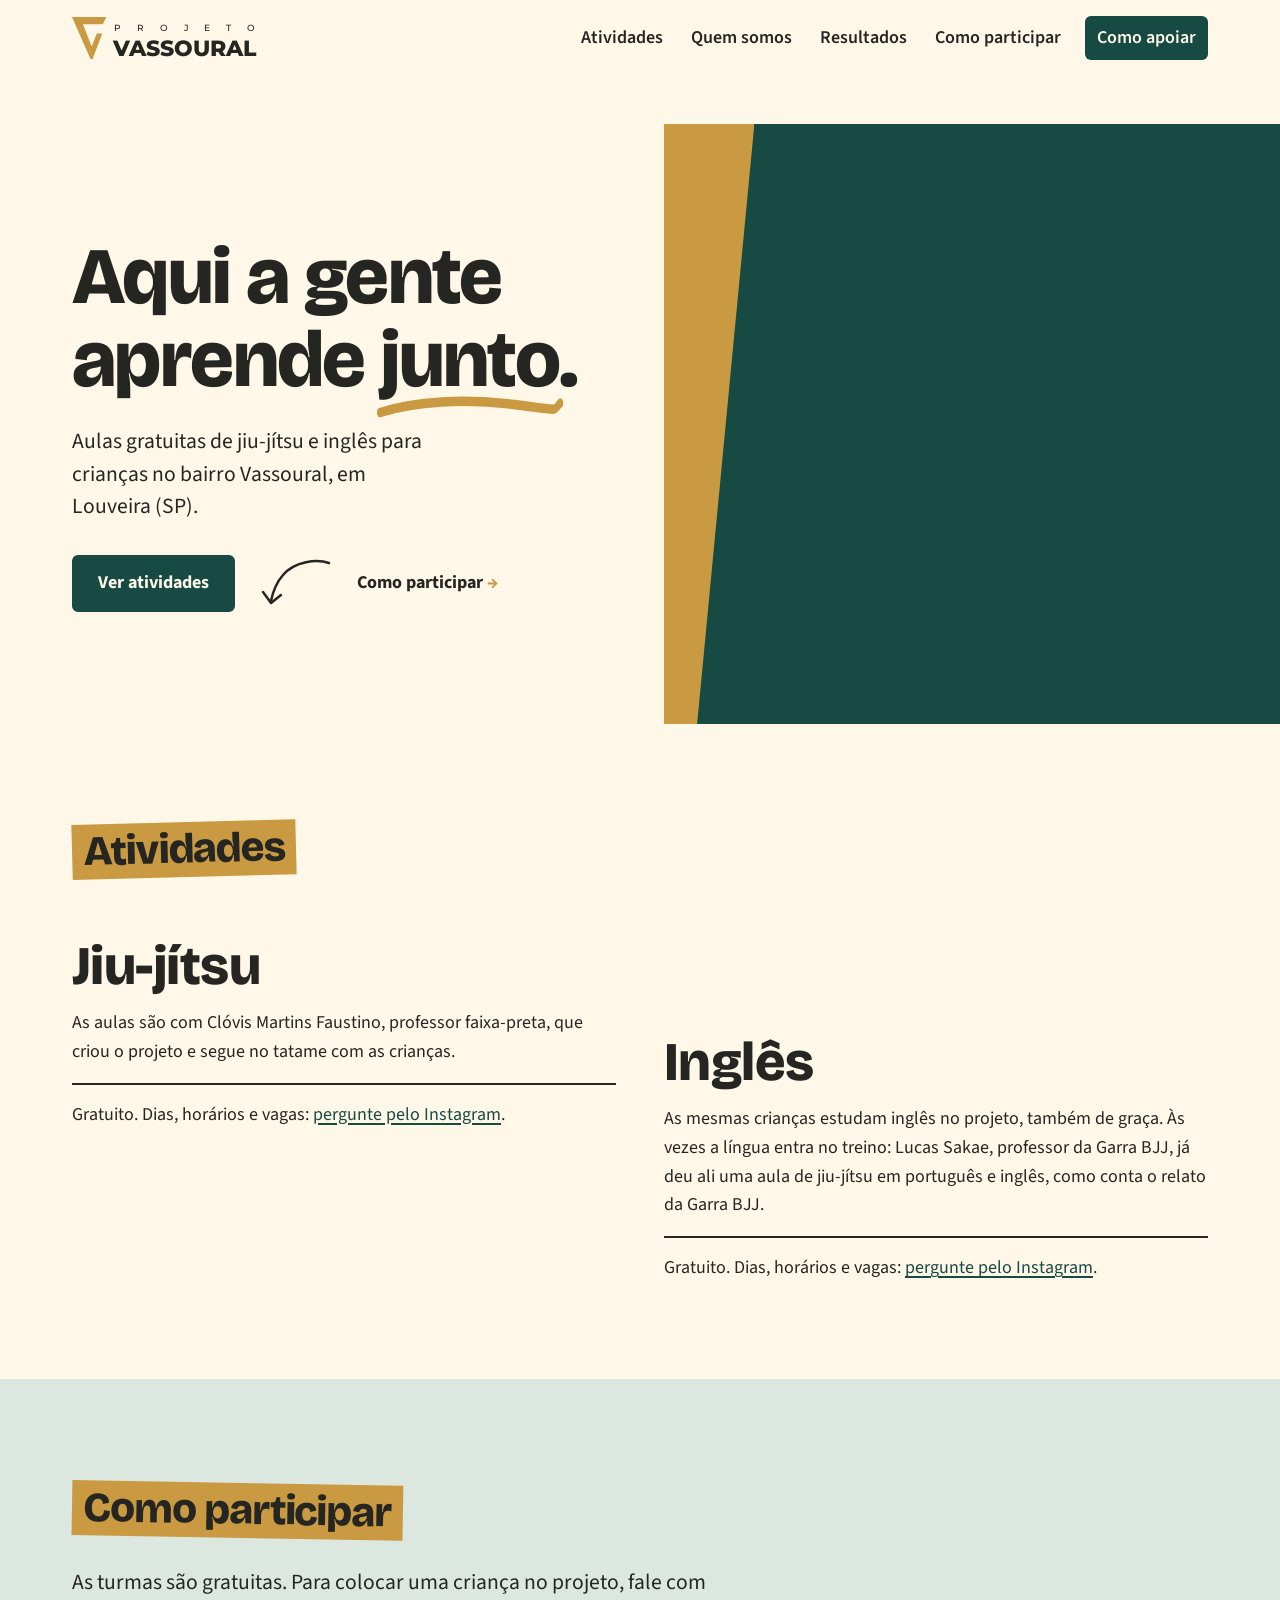
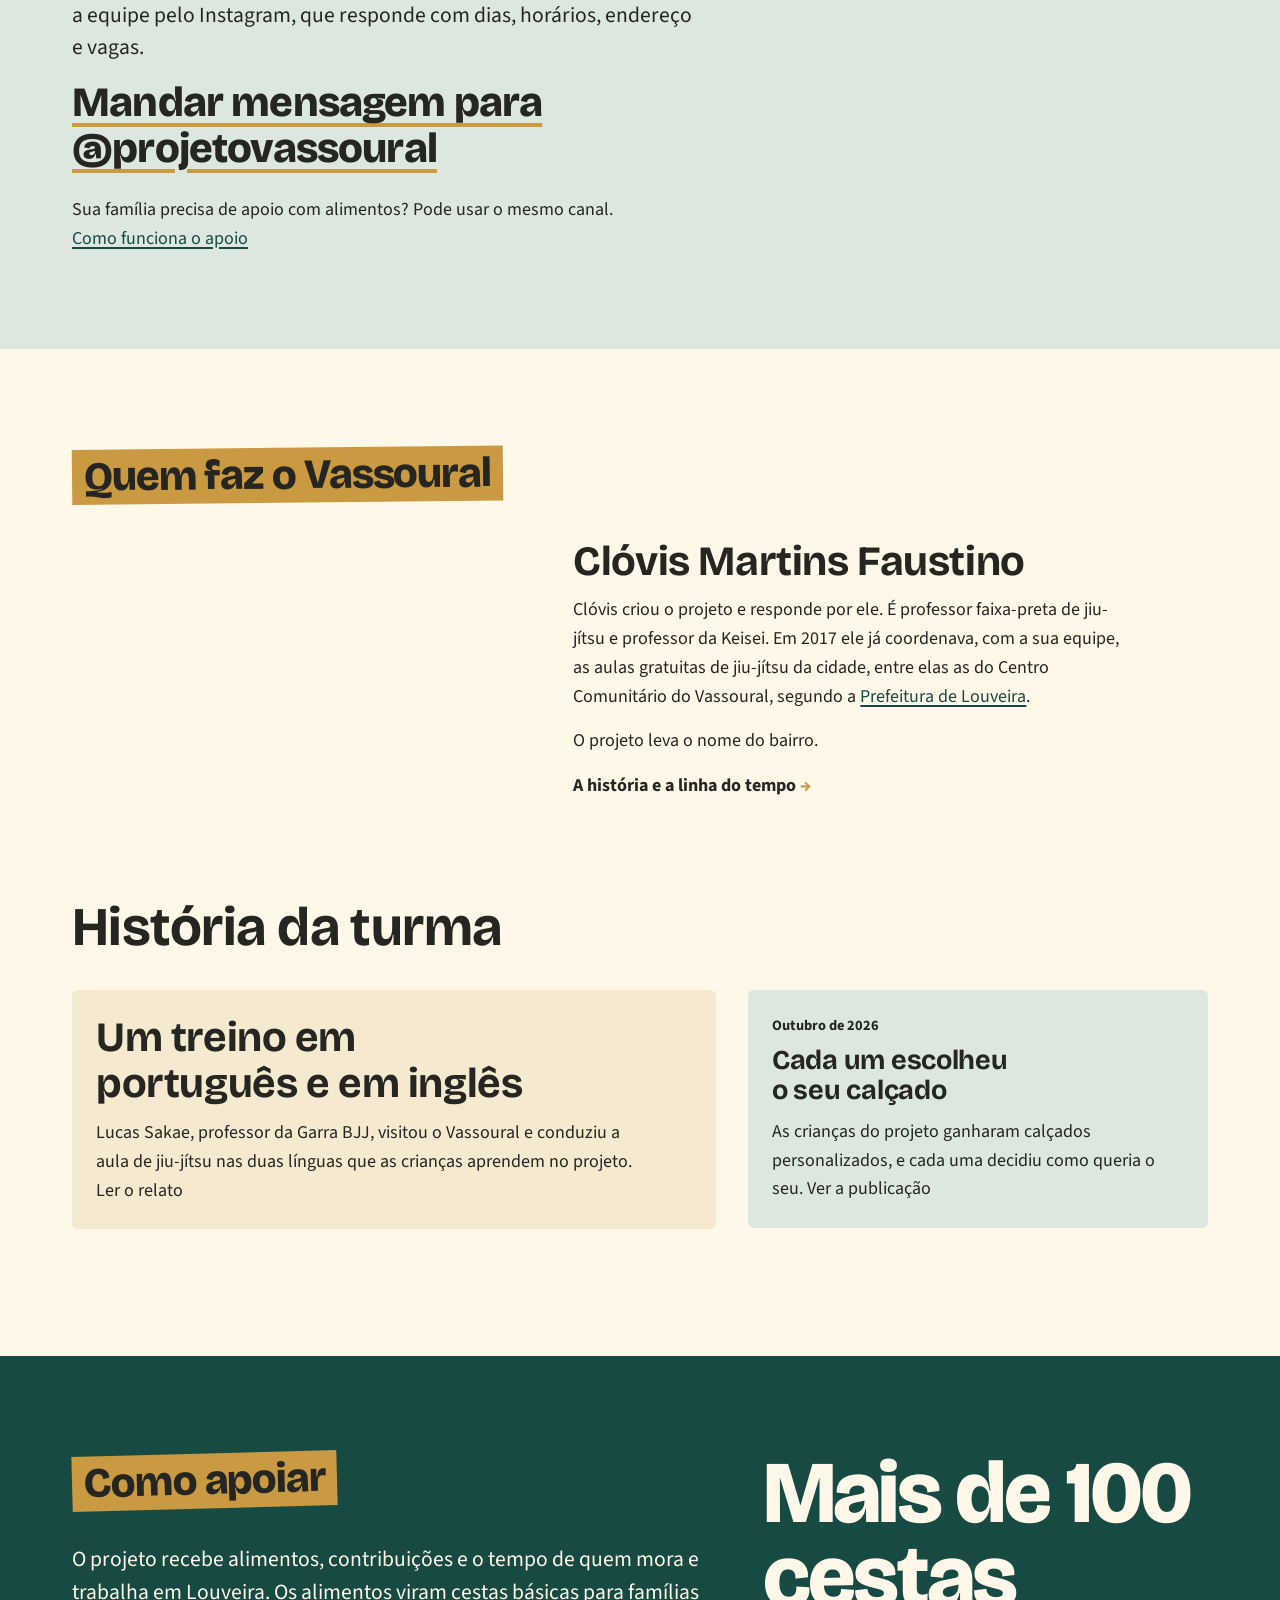
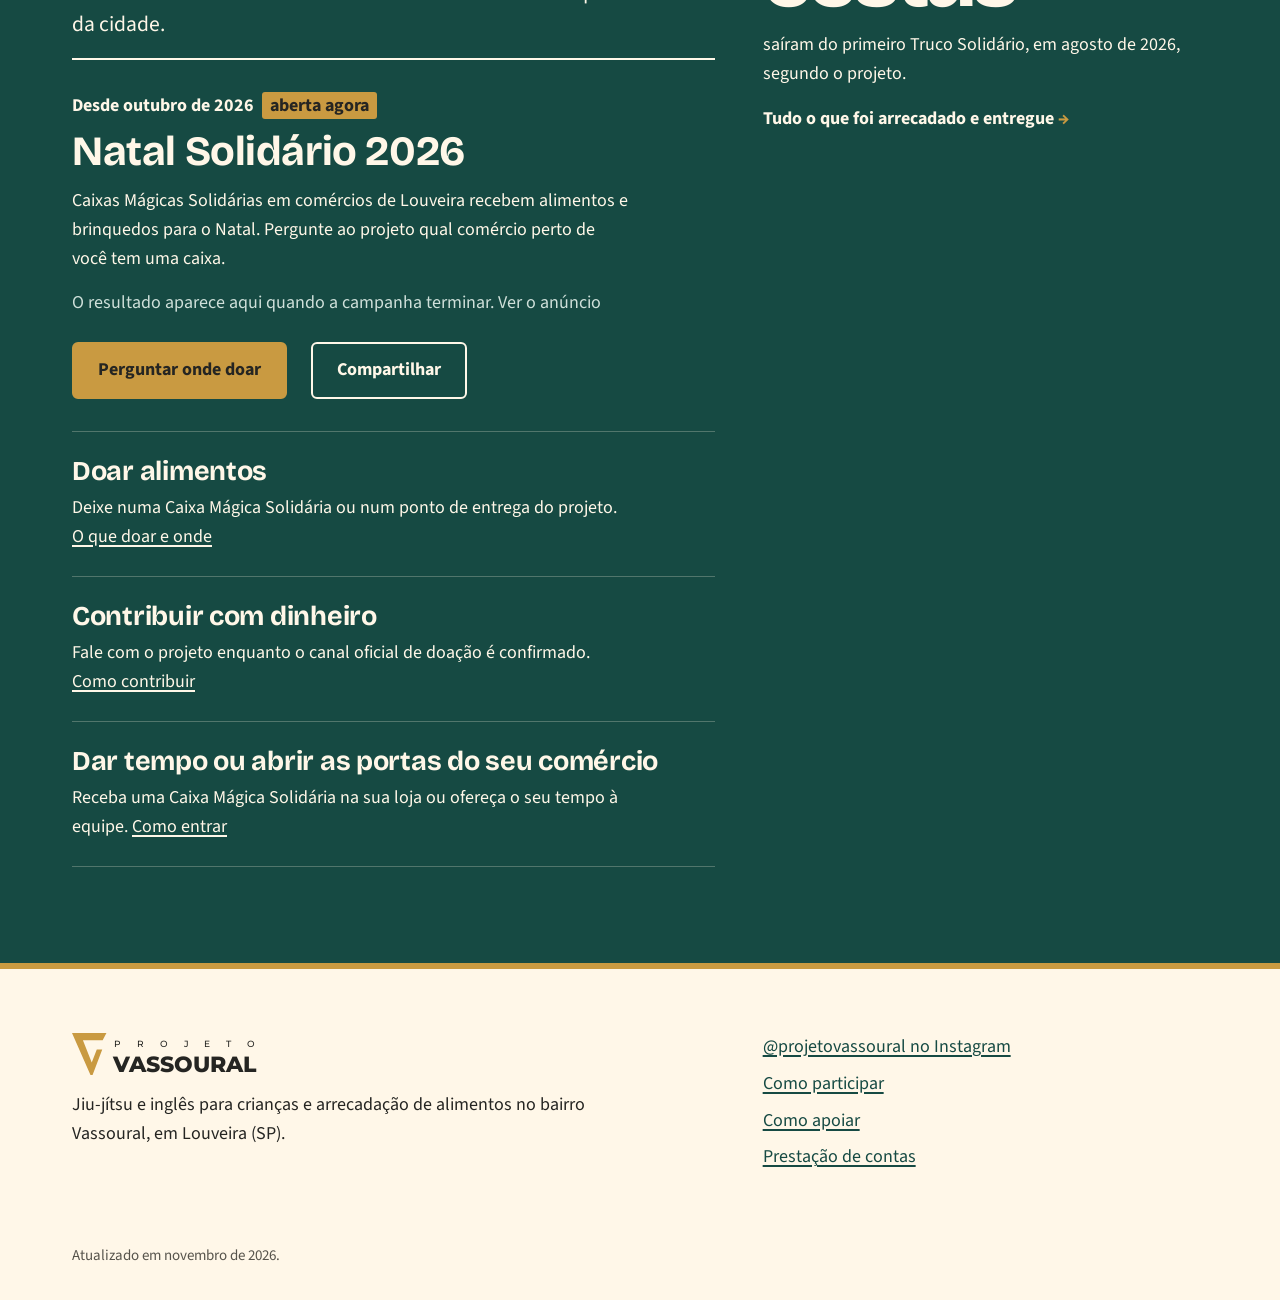
==== index.html @ 2f813f62 "Site do Projeto Vassoural: primeira versão Páginas inicial, Como participar, Como apoiar, Quem somos" ====
<!doctype html>
<html lang="pt-BR">
<head>
<meta charset="utf-8">
<meta name="viewport" content="width=device-width, initial-scale=1">
<title>Projeto Vassoural · Jiu-jítsu e inglês para crianças em Louveira</title>
<meta name="robots" content="noindex"><!-- tirar quando o site for validado -->
<meta name="description" content="Aulas gratuitas de jiu-jítsu e inglês para crianças no bairro Vassoural, em Louveira (SP), e arrecadação de alimentos para famílias da cidade.">
<script>(function(){var m=/[?&]previa=(1|0)/.exec(location.search),v=m&&m[1];try{if(m)sessionStorage.setItem("previa",m[1]);v=sessionStorage.getItem("previa");}catch(e){}if(v==="1")document.documentElement.classList.add("previa");})();</script>
<link rel="preconnect" href="https://fonts.googleapis.com">
<link rel="preconnect" href="https://fonts.gstatic.com" crossorigin>
<link rel="stylesheet" href="https://fonts.googleapis.com/css2?family=Bricolage+Grotesque:opsz,wght@12..96,600..800&family=Source+Sans+3:ital,wght@0,400..700;1,400&family=Montserrat:wght@500;800&display=swap">
<link rel="stylesheet" href="css/site.css">
<script src="js/dados.js" defer></script>
<script src="js/site.js" defer></script>
</head>
<body>
<a class="pular" href="#conteudo">Pular para o conteúdo</a>
<header class="topo">
  <div class="envoltorio">
    <a class="marca" href="index.html" aria-label="Projeto Vassoural, página inicial">
      <svg viewBox="0 0 440 100" aria-hidden="true"><path fill="#c99a41" d="M0 0H82L73 17H26L47 70L59 39H72L49 100H44Z"/><text x="100" y="33" font-family="Montserrat, sans-serif" font-weight="500" font-size="21" textLength="336" lengthAdjust="spacing" fill="currentColor">PROJETO</text><text x="98" y="94" font-family="Montserrat, sans-serif" font-weight="800" font-size="52" textLength="340" lengthAdjust="spacingAndGlyphs" fill="currentColor">VASSOURAL</text></svg>
    </a>
    <nav class="nav" aria-label="Principal">
      <button class="menu-botao" type="button" aria-expanded="false" aria-controls="nav-extra">Menu</button>
      <div class="nav-extra" id="nav-extra">
        <a href="index.html#atividades">Atividades</a>
        <a href="quem-somos.html">Quem somos</a>
        <a href="resultados.html">Resultados</a>
      </div>
      <a class="nav-participar" href="participar.html">Como participar</a>
      <a class="nav-apoiar" href="apoiar.html">Como apoiar</a>
    </nav>
  </div>
</header>

<main id="conteudo">

  <section class="abertura" aria-labelledby="titulo">
    <div class="envoltorio">
      <div>
        <h1 id="titulo">Aqui a gente aprende <span class="marcado">junto<svg viewBox="0 0 200 16" preserveAspectRatio="none" aria-hidden="true"><path d="M3 11C40 4 95 2 148 6S188 10 197 5" fill="none" stroke="#c99a41" stroke-width="6" stroke-linecap="round"/></svg></span>.</h1>
        <p class="lead">Aulas gratuitas de jiu-jítsu e inglês para crianças no bairro Vassoural, em Louveira (SP).</p>
        <div class="botoes">
          <a class="botao" href="#atividades">Ver atividades</a>
          <svg class="seta-mao" viewBox="0 0 74 54" aria-hidden="true"><path d="M70 6C58 2 36 4 24 18 17 26 14 34 12 44" fill="none" stroke="currentColor" stroke-width="2.5" stroke-linecap="round"/><path d="M4 35 12 46 22 38" fill="none" stroke="currentColor" stroke-width="2.5" stroke-linecap="round" stroke-linejoin="round"/></svg>
          <a class="link-seta" href="participar.html">Como participar</a>
        </div>
      </div>
      <figure class="abertura-foto">
        <div class="foto-vaga" role="img" aria-label="Espaço da foto de abertura" data-pendente="foto horizontal ampla, na altura dos olhos: uma dupla aprendendo um movimento com orientação; autorização dos responsáveis">[Foto de abertura: dupla aprendendo um movimento no tatame]</div>
      </figure>
    </div>
  </section>

  <section class="secao envoltorio" id="atividades" aria-labelledby="atividades-titulo">
    <h2 id="atividades-titulo" class="titulo-fita"><span class="fita">Atividades</span></h2>
    <div class="atividades">
      <article class="atividade">
        <figure class="foto"><div class="foto-vaga" role="img" aria-label="Espaço da foto do treino" data-pendente="foto horizontal autorizada de treino em dupla">[Foto: treino em dupla]</div></figure>
        <h3>Jiu-jítsu</h3>
        <p>As aulas são com Clóvis Martins Faustino, professor faixa-preta, que criou o projeto e segue no tatame com as crianças.</p>
        <p class="pratico" data-turma="jiu-jitsu"></p>
      </article>
      <article class="atividade">
        <figure class="foto"><div class="foto-vaga" role="img" aria-label="Espaço da foto da aula de inglês" data-pendente="foto horizontal autorizada de conversa em inglês">[Foto: conversa na aula de inglês]</div></figure>
        <h3>Inglês</h3>
        <p>As mesmas crianças estudam inglês no projeto, também de graça. Às vezes a língua entra no treino: Lucas Sakae, professor da Garra BJJ, já deu ali uma aula de jiu-jítsu em português e inglês, como conta o <a data-fonte="garra-relato">relato da Garra BJJ</a>.</p>
        <p class="pratico" data-turma="ingles"></p>
      </article>
    </div>
    <p class="apoio" data-pendente="outras atividades confirmadas pela equipe (oficinas etc.), com foto no mesmo recorte" style="margin-top:48px">[Outras atividades do projeto]</p>
  </section>

  <section class="secao faixa-nevoa" aria-labelledby="participar-titulo">
    <div class="envoltorio grade">
      <div class="c-7">
        <h2 id="participar-titulo" class="titulo-fita giro-direita"><span class="fita">Como participar</span></h2>
        <p class="lead">As turmas são gratuitas. Para colocar uma criança no projeto, fale com a equipe pelo Instagram, que responde com dias, horários, endereço e vagas.</p>
        <ul class="turmas" id="turmas"></ul>
        <p class="contato-grande"><a data-contato="mensagem" href="https://ig.me/m/projetovassoural" rel="noopener">Mandar mensagem para @projetovassoural</a></p>
        <p>Sua família precisa de apoio com alimentos? Pode usar o mesmo canal. <a href="participar.html#apoio">Como funciona o apoio</a></p>
      </div>
      <div class="c-5">
        <figure class="foto"><div class="foto-vaga" role="img" aria-label="Espaço da foto da entrada" data-pendente="foto da entrada ou do espaço, para quem vai chegar pela primeira vez">[Foto: entrada do espaço das aulas]</div></figure>
      </div>
    </div>
  </section>

  <section class="secao envoltorio" aria-labelledby="quem-titulo">
    <h2 id="quem-titulo" class="titulo-fita giro-leve"><span class="fita">Quem faz o Vassoural</span></h2>
    <div class="pessoa">
      <figure class="foto"><div class="foto-vaga" role="img" aria-label="Espaço do retrato de Clóvis" data-pendente="retrato de Clóvis no local">[Retrato: Clóvis no tatame do Vassoural]</div></figure>
      <div>
        <h3>Clóvis Martins Faustino</h3>
        <p>Clóvis criou o projeto e responde por ele. É professor faixa-preta de jiu-jítsu e professor da Keisei. Em 2017 ele já coordenava, com a sua equipe, as aulas gratuitas de jiu-jítsu da cidade, entre elas as do Centro Comunitário do Vassoural, segundo a <a data-fonte="prefeitura-clovis-2017">Prefeitura de Louveira</a>.</p>
        <p>O projeto leva o nome do bairro. <span data-pendente="a história de como surgiu o nome, contada pela equipe">[Como surgiu o nome Projeto Vassoural]</span></p>
        <p data-pendente="equipe atual: professores, voluntários e responsáveis pelas cestas">[Quem divide o trabalho com Clóvis hoje]</p>
        <p><a class="link-seta" href="quem-somos.html">A história e a linha do tempo</a></p>
      </div>
    </div>

    <h3 style="font-size:var(--t-3xl);margin:96px 0 32px">História da turma</h3>
    <div class="historias">
      <article class="historia historia--grande">
        <div class="foto-vaga" role="img" aria-label="Espaço da foto da aula bilíngue" data-pendente="foto autorizada da visita de Lucas Sakae">[Foto: Lucas Sakae com a turma]</div>
        <div class="historia-corpo">
          <p class="historia-data" data-pendente="data da visita">[Data]</p>
          <h3>Um treino em português e em inglês</h3>
          <p>Lucas Sakae, professor da Garra BJJ, visitou o Vassoural e conduziu a aula de jiu-jítsu nas duas línguas que as crianças aprendem no projeto. <a data-fonte="garra-relato">Ler o relato</a></p>
        </div>
      </article>
      <article class="historia historia--nevoa">
        <div class="historia-corpo">
          <p class="historia-data">Outubro de 2026</p>
          <h3>Cada um escolheu o seu calçado</h3>
          <p>As crianças do projeto ganharam calçados personalizados, e cada uma decidiu como queria o seu. <a data-fonte="acao-outubro-2026">Ver a publicação</a></p>
        </div>
      </article>
      <article class="historia historia--carvao" data-pendente="relato curto de uma criança ou responsável, autorizado para o site">
        <div class="historia-corpo">
          <p class="historia-data">[Nome, idade, turma]</p>
          <h3>[Na voz da turma]</h3>
          <p>[Um relato curto sobre a primeira aula, uma conquista no tatame ou algo feito na aula de inglês.]</p>
        </div>
      </article>
    </div>
  </section>

  <section class="secao faixa-petroleo" aria-labelledby="apoiar-titulo">
    <div class="envoltorio grade">
      <div class="c-7">
        <h2 id="apoiar-titulo" class="titulo-fita"><span class="fita">Como apoiar</span></h2>
        <p class="lead">O projeto recebe alimentos, contribuições e o tempo de quem mora e trabalha em Louveira. Os alimentos viram cestas básicas para famílias da cidade.</p>
        <div id="campanha-destaque"></div>
        <ul class="formas">
          <li><h3>Doar alimentos</h3><p>Deixe numa Caixa Mágica Solidária ou num ponto de entrega do projeto. <a href="apoiar.html#alimentos">O que doar e onde</a></p></li>
          <li><h3>Contribuir com dinheiro</h3><p>Fale com o projeto enquanto o canal oficial de doação é confirmado. <a href="apoiar.html#dinheiro">Como contribuir</a></p></li>
          <li><h3>Dar tempo ou abrir as portas do seu comércio</h3><p>Receba uma Caixa Mágica Solidária na sua loja ou ofereça o seu tempo à equipe. <a href="apoiar.html#tempo">Como entrar</a></p></li>
        </ul>
      </div>
      <div class="c-5">
        <p class="numero-grande">Mais de 100 cestas</p>
        <p>saíram do primeiro Truco Solidário, em agosto de 2026, segundo o <a data-fonte="truco-2026">projeto</a>.</p>
        <p data-pendente="como o torneio virou arrecadação e quem recebeu as cestas">[Como o torneio virou arrecadação e para quem foram as cestas]</p>
        <p><a class="link-seta" href="resultados.html">Tudo o que foi arrecadado e entregue</a></p>
        <figure class="foto" style="margin-top:32px"><div class="foto-vaga" role="img" aria-label="Espaço da foto de bastidores" data-pendente="foto de bastidores: montagem das cestas ou o torneio, com legenda">[Foto: montagem das cestas]</div></figure>
      </div>
    </div>
  </section>

</main>

<footer class="rodape">
  <div class="envoltorio grade">
    <div class="c-7">
      <a class="marca" href="index.html" aria-label="Projeto Vassoural, página inicial">
        <svg viewBox="0 0 440 100" aria-hidden="true"><path fill="#c99a41" d="M0 0H82L73 17H26L47 70L59 39H72L49 100H44Z"/><text x="100" y="33" font-family="Montserrat, sans-serif" font-weight="500" font-size="21" textLength="336" lengthAdjust="spacing" fill="currentColor">PROJETO</text><text x="98" y="94" font-family="Montserrat, sans-serif" font-weight="800" font-size="52" textLength="340" lengthAdjust="spacingAndGlyphs" fill="currentColor">VASSOURAL</text></svg>
      </a>
      <p>Jiu-jítsu e inglês para crianças e arrecadação de alimentos no bairro Vassoural, em Louveira (SP).</p>
    </div>
    <div class="c-5">
      <ul>
        <li><a data-contato="instagram" href="https://www.instagram.com/projetovassoural/" rel="noopener">@projetovassoural no Instagram</a></li>
        <li><a href="participar.html">Como participar</a></li>
        <li><a href="apoiar.html">Como apoiar</a></li>
        <li><a href="resultados.html#contas">Prestação de contas</a></li>
        <li class="so-previa"><a href="pendencias.html">Pendências da prévia</a></li>
      </ul>
    </div>
    <small class="c-12">Atualizado em novembro de 2026.</small>
  </div>
</footer>
</body>
</html>
---- css/site.css ----
/* Projeto Vassoural — folha de estilo única.
   Tokens e o porquê de cada um em DESIGN.md. */

:root {
  color-scheme: light;

  --papel: #fff7e8;        /* fundo: calor e espaço para as fotos */
  --papel-2: #f5e9d0;      /* superfície das histórias */
  --carvao: #252522;       /* texto e o nome no logo */
  --carvao-suave: #57544c; /* texto de apoio (6,9:1 sobre papel) */
  --petroleo: #164a43;     /* botões principais e a seção Como apoiar (papel sobre petróleo 9,4:1) */
  --petroleo-escuro: #0e352f;
  --nevoa: #dce7df;        /* separa a seção Como participar */
  --dourado: #c99a41;      /* o símbolo do logo: fitas, traços, o recorte da abertura. Texto sobre ele só em carvão */
  --linha: #e4d5b7;
  --pendente: #7a5200;
  --pendente-fundo: #fff0c2;

  --f-titulo: "Bricolage Grotesque", "Source Sans 3", system-ui, sans-serif;
  --f-texto: "Source Sans 3", system-ui, sans-serif;

  /* escala 1.25 sobre 18px */
  --t-s: 0.9rem;
  --t-m: 1.125rem;
  --t-l: 1.35rem;
  --t-xl: 1.7rem;
  --t-2xl: clamp(1.9rem, 1.5rem + 1.6vw, 2.6rem);
  --t-3xl: clamp(2.3rem, 1.7rem + 2.6vw, 3.4rem);
  --t-hero: clamp(2.9rem, 1.8rem + 5vw, 5.6rem);

  --e-1: 4px; --e-2: 8px; --e-3: 12px; --e-4: 16px; --e-5: 24px;
  --e-6: 32px; --e-7: 48px; --e-8: 64px; --e-9: 96px; --e-10: 128px;

  --largura: 1200px;
  --calha: 16px;
  --raio: 6px;
}
@media (min-width: 768px) { :root { --calha: 32px; } }

*, *::before, *::after { box-sizing: border-box; }
html, body { overflow-x: clip; }
body {
  margin: 0;
  background: var(--papel);
  color: var(--carvao);
  font-family: var(--f-texto);
  font-size: var(--t-m);
  line-height: 1.6;
}
img { max-width: 100%; height: auto; display: block; }

h1, h2, h3 {
  font-family: var(--f-titulo);
  font-weight: 800;
  line-height: 1.04;
  letter-spacing: -0.02em;
  margin: 0;
  text-wrap: balance;
}
h1 { font-size: var(--t-hero); }
h2 { font-size: var(--t-3xl); }
h3 { font-size: var(--t-xl); font-weight: 700; line-height: 1.12; letter-spacing: -0.01em; }

p { margin: 0 0 var(--e-4); max-width: 62ch; text-wrap: pretty; }
p:last-child { margin-bottom: 0; }
a { color: var(--petroleo); text-decoration-thickness: 1.5px; text-underline-offset: 0.16em; }
a:hover { text-decoration-thickness: 3px; }
strong { font-weight: 700; }
:focus-visible { outline: 3px solid var(--carvao); outline-offset: 3px; border-radius: 2px; }

.apoio { color: var(--carvao-suave); }
.lead { font-size: var(--t-l); line-height: 1.5; }

.pular { position: absolute; left: var(--calha); top: -100px; background: var(--carvao); color: var(--papel); padding: var(--e-2) var(--e-4); z-index: 100; }
.pular:focus { top: var(--e-2); }

.envoltorio { max-width: var(--largura); margin-inline: auto; padding-inline: var(--calha); }

/* ---------- Topo ---------- */

.topo .envoltorio { display: flex; align-items: center; gap: var(--e-4); min-height: 76px; }
.marca { display: inline-flex; margin-right: auto; color: var(--carvao); line-height: 0; }
.marca svg { height: 42px; width: auto; }
.nav { display: flex; align-items: center; gap: var(--e-1); }
.nav a { color: var(--carvao); text-decoration: none; font-weight: 600; padding: var(--e-2) var(--e-3); border-radius: var(--raio); }
.nav a:hover { text-decoration: underline; }
.nav a[aria-current="page"] { text-decoration: underline; text-decoration-color: var(--dourado); text-decoration-thickness: 3px; }
.nav .nav-apoiar { background: var(--petroleo); color: var(--papel); margin-left: var(--e-2); }
.nav .nav-apoiar:hover { background: var(--petroleo-escuro); text-decoration: none; }
.nav-extra { display: flex; gap: var(--e-1); }
.menu-botao { display: none; }

@media (max-width: 899px) {
  .topo .envoltorio { flex-wrap: wrap; padding-block: var(--e-3) var(--e-2); row-gap: var(--e-2); }
  .marca svg { height: 36px; }
  .nav { flex-basis: 100%; flex-wrap: wrap; gap: var(--e-2); }
  .nav .nav-participar { order: 1; padding-left: 0; }
  .nav .nav-apoiar { order: 2; margin-left: 0; }
  .menu-botao {
    order: 3; margin-left: auto;
    display: inline-flex; align-items: center;
    font: inherit; font-weight: 600;
    background: none; border: 1.5px solid var(--carvao); color: var(--carvao);
    padding: 6px var(--e-3); border-radius: var(--raio); cursor: pointer;
  }
  .nav-extra { order: 4; display: none; flex-basis: 100%; flex-direction: column; border-top: 1px solid var(--linha); padding-block: var(--e-2); }
  .nav-extra.aberto { display: flex; }
  .nav-extra a { padding: var(--e-3) 0; }
}

/* ---------- Botões ---------- */

.botoes { display: flex; flex-wrap: wrap; align-items: center; gap: var(--e-3) var(--e-5); margin-top: var(--e-6); }
.botao {
  display: inline-flex; align-items: center; justify-content: center;
  min-height: 52px; padding: var(--e-3) var(--e-5);
  font: inherit; font-weight: 700; font-size: var(--t-m);
  text-decoration: none; border-radius: var(--raio);
  border: 2px solid var(--petroleo); background: var(--petroleo); color: var(--papel);
  cursor: pointer;
  transition: background-color 150ms ease-out, color 150ms ease-out, border-color 150ms ease-out;
}
.botao:hover { background: var(--petroleo-escuro); border-color: var(--petroleo-escuro); }
.botao--linha { background: transparent; color: var(--carvao); border-color: var(--carvao); }
.botao--linha:hover { background: var(--carvao); color: var(--papel); border-color: var(--carvao); }
.link-seta { font-weight: 700; text-decoration: none; color: var(--carvao); }
.link-seta::after { content: " →"; color: var(--dourado); }
.link-seta:hover { text-decoration: underline; }

/* ---------- Fita: o título colado como a fita de grau na faixa ---------- */

.fita {
  display: inline;
  background: var(--dourado);
  color: var(--carvao);
  padding: 0.04em 0.28em 0.08em;
  -webkit-box-decoration-break: clone;
  box-decoration-break: clone;
  font-size: var(--t-2xl);
  line-height: 1.35;
}
.titulo-fita { margin-bottom: var(--e-6); transform: rotate(var(--giro, -1.5deg)); transform-origin: left center; max-width: 18ch; }
.giro-direita { --giro: 1deg; }
.giro-leve { --giro: -0.6deg; }

/* ---------- Abertura (Skateistan: foto de ação grande; 826: a marca à mão) ---------- */

.abertura { padding-top: var(--e-6); }
.abertura .envoltorio { display: grid; gap: var(--e-6); }
.abertura h1 { max-width: 12ch; font-size: clamp(2.9rem, 1.8rem + 4.4vw, 5rem); }
.abertura .lead { margin-top: var(--e-5); max-width: 34ch; }
.marcado { position: relative; white-space: nowrap; }
.marcado svg { position: absolute; left: -2%; bottom: -0.16em; width: 104%; height: 0.32em; overflow: visible; }
.seta-mao { width: 74px; height: 54px; color: var(--carvao); flex: none; }
@media (max-width: 599px) { .seta-mao { display: none; } }

.abertura-foto {
  position: relative;
  margin: 0 calc(-1 * var(--calha));
  aspect-ratio: 4 / 3;
  background: var(--petroleo);
  overflow: hidden;
}
.abertura-foto img { width: 100%; height: 100%; object-fit: cover; }
.abertura-foto .foto-vaga { position: absolute; inset: 0; z-index: 3; padding-left: 22%; aspect-ratio: auto; background: transparent; color: var(--papel); border: 0; border-radius: 0; }
/* o recorte dourado da diagonal do símbolo: passa uma vez pela foto e assenta na borda */
.abertura-foto::after {
  content: "";
  position: absolute; z-index: 2;
  top: 0; bottom: 0; left: -2px;
  width: 20%;
  background: var(--dourado);
  clip-path: polygon(0 0, 100% 0, 38% 100%, 0 100%);
  animation: recorte 950ms cubic-bezier(0.2, 0.7, 0.2, 1) 150ms both;
}
@keyframes recorte {
  from { transform: translateX(320%); }
  to   { transform: translateX(0); }
}
@media (min-width: 900px) {
  .abertura { padding-top: var(--e-7); }
  .abertura .envoltorio { grid-template-columns: 6fr 6fr; align-items: center; gap: var(--e-7); }
  .abertura-foto {
    margin: 0 calc((min(100vw, var(--largura)) - 100vw) / 2 - var(--calha)) 0 0;
    aspect-ratio: auto; min-height: 600px; height: 100%;
  }
  .abertura-foto::after { width: 15%; }
}

/* ---------- Fotos e espaços reservados ---------- */

.foto { margin: 0; }
.foto img { width: 100%; aspect-ratio: 3 / 2; object-fit: cover; border-radius: var(--raio); }
.foto figcaption { font-size: var(--t-s); color: var(--carvao-suave); margin-top: var(--e-2); max-width: 56ch; }
.foto-vaga {
  position: relative;
  aspect-ratio: 3 / 2;
  display: grid; place-items: center; text-align: center;
  padding: var(--e-5);
  background: var(--papel-2);
  border: 1px dashed var(--carvao-suave);
  border-radius: var(--raio);
  color: var(--carvao-suave);
  font-size: var(--t-s);
}

/* ---------- Seções ---------- */

.secao { padding-block: var(--e-9); }
.secao--curta { padding-block: var(--e-7); }
@media (max-width: 767px) { .secao { padding-block: var(--e-8); } }

.grade { display: grid; gap: var(--e-6); }
@media (min-width: 900px) {
  .grade { grid-template-columns: repeat(12, 1fr); gap: var(--e-6) var(--e-7); }
  .c-4 { grid-column: span 4; } .c-5 { grid-column: span 5; } .c-6 { grid-column: span 6; }
  .c-7 { grid-column: span 7; } .c-8 { grid-column: span 8; } .c-12 { grid-column: 1 / -1; }
  .c-desloca { grid-column: 5 / span 8; }
}

/* ---------- Atividades ---------- */

.atividades { display: grid; gap: var(--e-8); }
@media (min-width: 900px) {
  .atividades { grid-template-columns: 1fr 1fr; gap: var(--e-7); }
  .atividade:nth-child(2) { margin-top: var(--e-9); }
}
.atividade h3 { font-size: var(--t-3xl); font-weight: 800; margin: var(--e-5) 0 var(--e-3); }
.atividade .pratico { margin-top: var(--e-4); padding-top: var(--e-4); border-top: 2px solid var(--carvao); }

/* ---------- Como participar ---------- */

.faixa-nevoa { background: var(--nevoa); }
.turmas { list-style: none; padding: 0; margin: 0 0 var(--e-6); }
.turmas li { padding: var(--e-4) 0; border-bottom: 1px solid rgba(37,37,34,0.18); font-size: var(--t-l); line-height: 1.4; }
.turmas strong { font-family: var(--f-titulo); }
.contato-grande { font-family: var(--f-titulo); font-weight: 800; font-size: var(--t-2xl); line-height: 1.1; letter-spacing: -0.02em; margin: var(--e-2) 0 var(--e-5); }
.contato-grande a { color: var(--carvao); text-decoration-color: var(--dourado); text-decoration-thickness: 4px; }

/* ---------- Histórias (Skateistan: foto + corpo colorido; 826: a voz da turma) ---------- */

.historias { display: grid; gap: var(--e-6); }
@media (min-width: 900px) {
  .historias { grid-template-columns: 7fr 5fr; align-items: start; }
  .historia--grande { grid-row: span 2; }
}
.historia { border-radius: var(--raio); overflow: hidden; background: var(--papel-2); }
.historia .foto-vaga { border-radius: 0; border: 0; border-bottom: 1px dashed var(--carvao-suave); }
.historia img { border-radius: 0; }
.historia-corpo { padding: var(--e-5); }
.historia--nevoa { background: var(--nevoa); }
.historia--carvao { background: var(--carvao); color: var(--papel); }
.historia--carvao a { color: var(--papel); }
.historia-data { font-weight: 700; font-size: var(--t-s); margin-bottom: var(--e-2); }
.historia h3 { margin-bottom: var(--e-3); }
.historia--grande h3 { font-size: var(--t-2xl); }

.pessoa { display: grid; gap: var(--e-5); align-items: start; }
@media (min-width: 900px) { .pessoa { grid-template-columns: 5fr 7fr; gap: var(--e-7); } }
.pessoa h3 { font-size: var(--t-2xl); margin-bottom: var(--e-3); }

/* ---------- Como apoiar (a única virada de cor da página) ---------- */

.faixa-petroleo { background: var(--petroleo); color: var(--papel); }
.faixa-petroleo a { color: var(--papel); }
.faixa-petroleo .apoio { color: #cfe0da; }
.faixa-petroleo .botao { background: var(--dourado); border-color: var(--dourado); color: var(--carvao); }
.faixa-petroleo .botao:hover { background: #b78a35; border-color: #b78a35; }
.faixa-petroleo .botao--linha { background: transparent; color: var(--papel); border-color: var(--papel); }
.faixa-petroleo .botao--linha:hover { background: var(--papel); color: var(--petroleo); }
.faixa-petroleo .link-seta { color: var(--papel); }
.faixa-petroleo :focus-visible { outline-color: var(--dourado); }
.faixa-petroleo .foto-vaga { background: rgba(255,247,232,0.08); color: #cfe0da; border-color: #cfe0da; }

.formas { list-style: none; padding: 0; margin: 0; }
.formas li { padding: var(--e-5) 0; border-top: 1px solid rgba(255,247,232,0.25); }
.formas li:last-child { border-bottom: 1px solid rgba(255,247,232,0.25); }
.formas h3 { margin-bottom: var(--e-2); }
.numero-grande {
  font-family: var(--f-titulo); font-weight: 800;
  font-size: clamp(3rem, 2rem + 5vw, 5.5rem);
  line-height: 0.95; letter-spacing: -0.03em;
  margin-bottom: var(--e-3);
}

/* ---------- Campanhas ---------- */

.campanha { padding: var(--e-6) 0; border-top: 2px solid currentColor; }
.campanha-data { font-weight: 700; margin-bottom: var(--e-2); }
.em-andamento { background: var(--dourado); color: var(--carvao); padding: 1px 8px; border-radius: 3px; margin-left: var(--e-2); }
.campanha h3 { font-size: var(--t-2xl); margin-bottom: var(--e-3); }
.campanha .botoes { margin-top: var(--e-5); }
.feedback { font-size: var(--t-s); }

/* ---------- Linha do tempo: a faixa com os graus ---------- */

.faixa-tempo { list-style: none; margin: 0; padding: 0; position: relative; }
.faixa-tempo::before {
  content: ""; position: absolute; left: 0; top: 0; bottom: 0; width: 16px;
  background: var(--carvao); border-radius: 2px;
}
.faixa-tempo li { position: relative; padding: var(--e-5) 0 var(--e-5) 48px; }
.faixa-tempo li::before {
  content: ""; position: absolute; left: 0; top: calc(var(--e-5) + 0.6em); width: 16px; height: 6px; background: var(--dourado);
}
.faixa-tempo .ano { font-family: var(--f-titulo); font-weight: 800; font-size: var(--t-xl); display: block; margin-bottom: var(--e-1); }
@media (min-width: 900px) {
  .faixa-tempo li { display: grid; grid-template-columns: 8.5rem 1fr; gap: var(--e-5); padding-left: 56px; }
}

/* ---------- Prestação de contas ---------- */

.tabela-envoltorio { overflow-x: auto; }
.contas { width: 100%; border-collapse: collapse; min-width: 600px; }
.contas caption { text-align: left; padding-bottom: var(--e-3); color: var(--carvao-suave); }
.contas th, .contas td { text-align: left; vertical-align: top; padding: var(--e-3) var(--e-4) var(--e-3) 0; border-bottom: 1px solid var(--linha); }
.contas thead th { font-size: var(--t-s); border-bottom: 2px solid var(--carvao); }
.contas td:first-child { font-weight: 700; white-space: nowrap; font-variant-numeric: tabular-nums; }
.contas .sem-registro { color: var(--carvao-suave); }
@media (max-width: 639px) {
  .contas { min-width: 0; }
  .contas thead { position: absolute; width: 1px; height: 1px; overflow: hidden; clip: rect(0 0 0 0); }
  .contas tr { display: block; padding: var(--e-4) 0; border-bottom: 1px solid var(--linha); }
  .contas td { display: block; border: 0; padding: 2px 0; }
  .contas td[data-rotulo]::before { content: attr(data-rotulo) ": "; font-weight: 700; }
}

/* ---------- Apoiar ---------- */

.passos { padding-left: 1.3em; margin: 0 0 var(--e-5); max-width: 62ch; }
.passos li { margin-bottom: var(--e-3); }
.itens { columns: 2 11rem; padding-left: 1.1em; margin: 0 0 var(--e-5); }
.itens li { margin-bottom: var(--e-1); }
.pontos { list-style: none; padding: 0; margin: 0 0 var(--e-5); }
.pontos li { padding: var(--e-3) 0; border-bottom: 1px solid var(--linha); }
.pix { display: grid; gap: var(--e-5); padding: var(--e-5); background: #fff; border-radius: var(--raio); border: 2px solid var(--carvao); }
@media (min-width: 700px) { .pix { grid-template-columns: 200px 1fr; } }
.pix img { width: 200px; height: 200px; }
.pix-codigo { font-family: ui-monospace, monospace; font-size: 0.8rem; word-break: break-all; background: var(--papel); padding: var(--e-3); margin: var(--e-3) 0; }

/* ---------- Novidades ---------- */

.novidades { list-style: none; padding: 0; margin: 0; }
.novidades li { padding: var(--e-4) 0; border-top: 1px solid var(--linha); display: grid; gap: var(--e-1); }
@media (min-width: 768px) { .novidades li { grid-template-columns: 10rem 1fr auto; gap: var(--e-5); align-items: baseline; } }

/* ---------- Rodapé ---------- */

.rodape { padding-block: var(--e-8) var(--e-6); border-top: 6px solid var(--dourado); }
.rodape .marca { margin-bottom: var(--e-4); }
.rodape ul { list-style: none; padding: 0; margin: 0; }
.rodape li { margin-bottom: var(--e-2); }
.rodape small { display: block; margin-top: var(--e-6); color: var(--carvao-suave); }

/* ---------- Prévia × versão pública ---------- */

html:not(.previa) [data-pendente] { display: none !important; }
html:not(.previa) .so-previa { display: none !important; }
html.previa [data-pendente] { outline: 2px dashed var(--pendente); outline-offset: 4px; }
html.previa [data-pendente]::before {
  content: "Pendente: " attr(data-pendente);
  display: block; grid-column: 1 / -1;
  font: 500 0.75rem/1.4 ui-monospace, monospace;
  letter-spacing: 0; text-align: left;
  color: var(--pendente); background: var(--pendente-fundo);
  padding: 4px 8px; margin-bottom: var(--e-3);
}
html.previa .foto-vaga[data-pendente]::before { position: absolute; top: 8px; left: 8px; right: 8px; }
.barra-previa { background: var(--pendente-fundo); color: #4a3200; font-size: var(--t-s); border-bottom: 1px solid var(--pendente); }
.barra-previa .envoltorio { display: flex; flex-wrap: wrap; gap: var(--e-2) var(--e-5); padding-block: var(--e-2); }
.barra-previa a { color: #4a3200; font-weight: 700; }
.fonte-pendente { font: 500 0.7rem ui-monospace, monospace; color: var(--pendente); background: var(--pendente-fundo); padding: 0 4px; margin-left: 4px; }
html:not(.previa) .fonte-pendente { display: none; }
.checklist { list-style: none; padding: 0; margin: 0; }
.checklist li { padding: var(--e-4) 0; border-bottom: 1px solid var(--linha); }
.checklist strong { display: block; }

[hidden] { display: none !important; }

@media (prefers-reduced-motion: reduce) {
  *, *::before, *::after { animation: none !important; transition: none !important; }
}
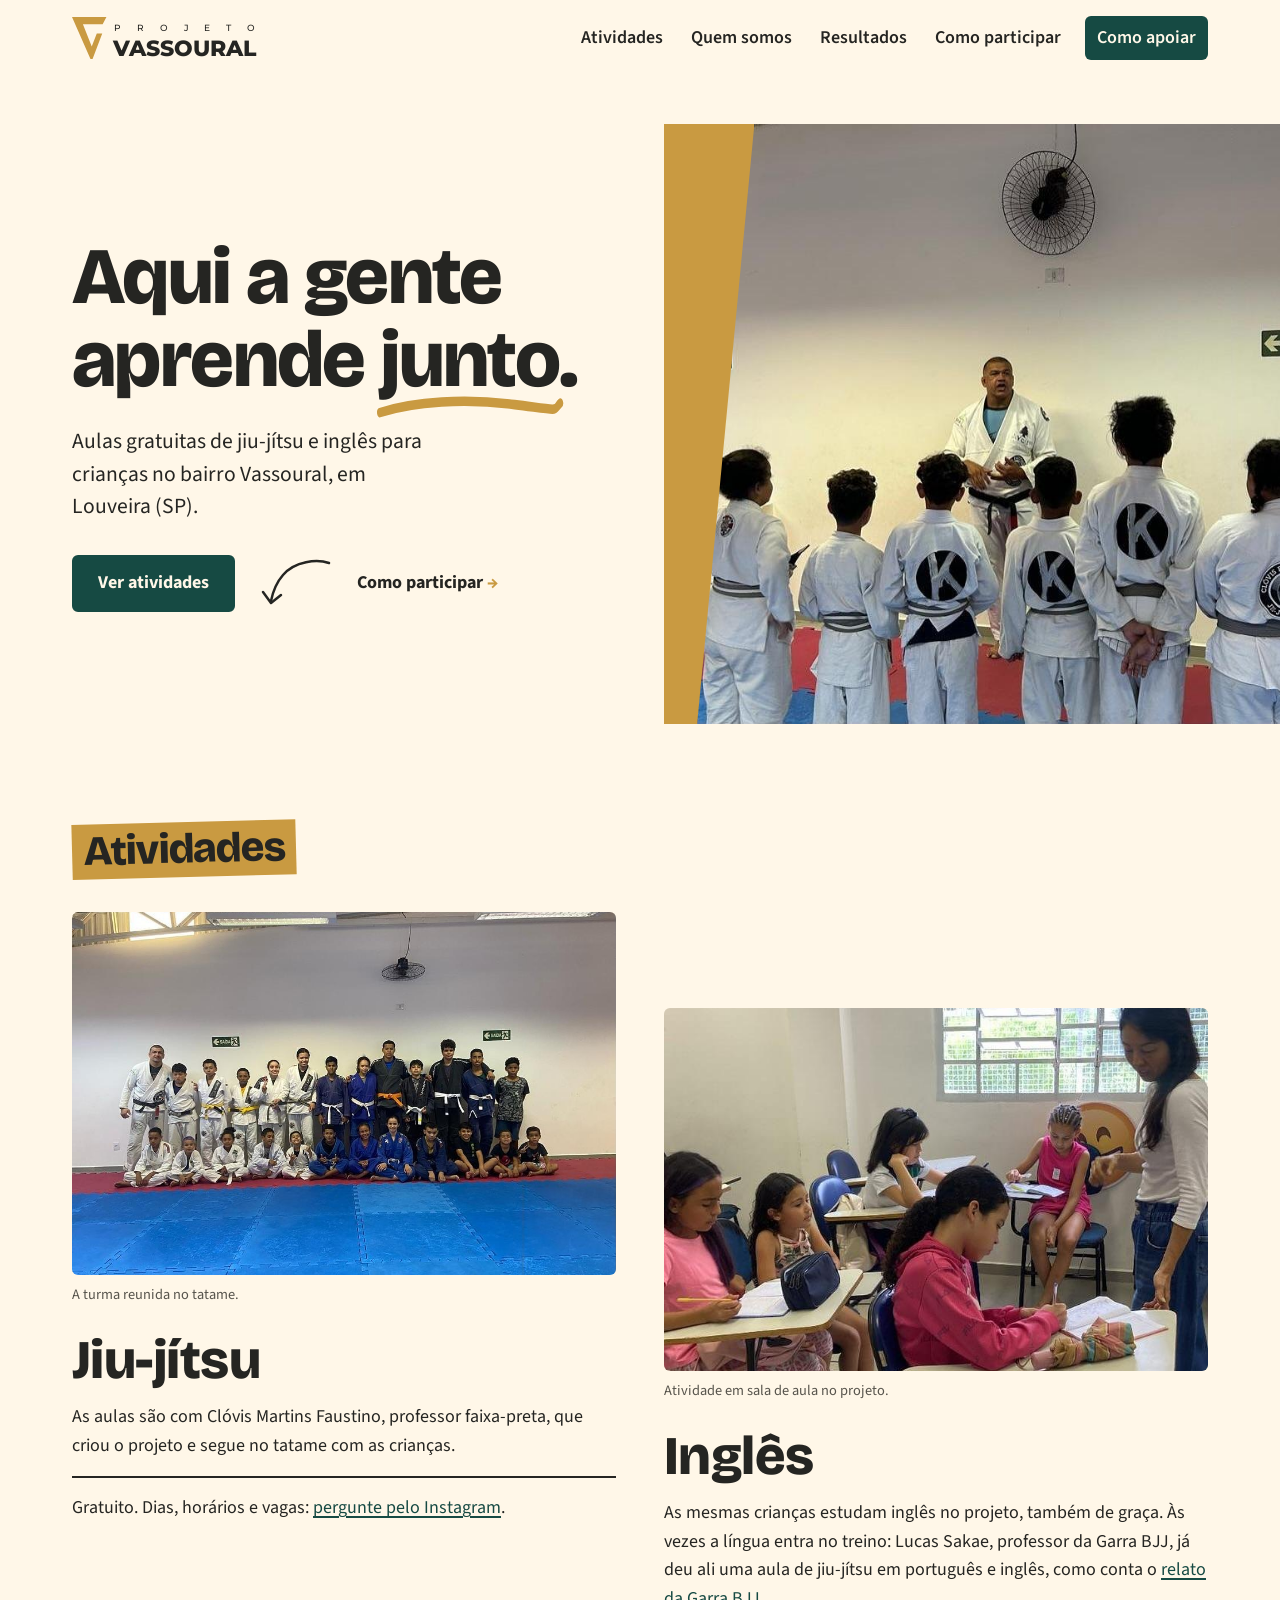
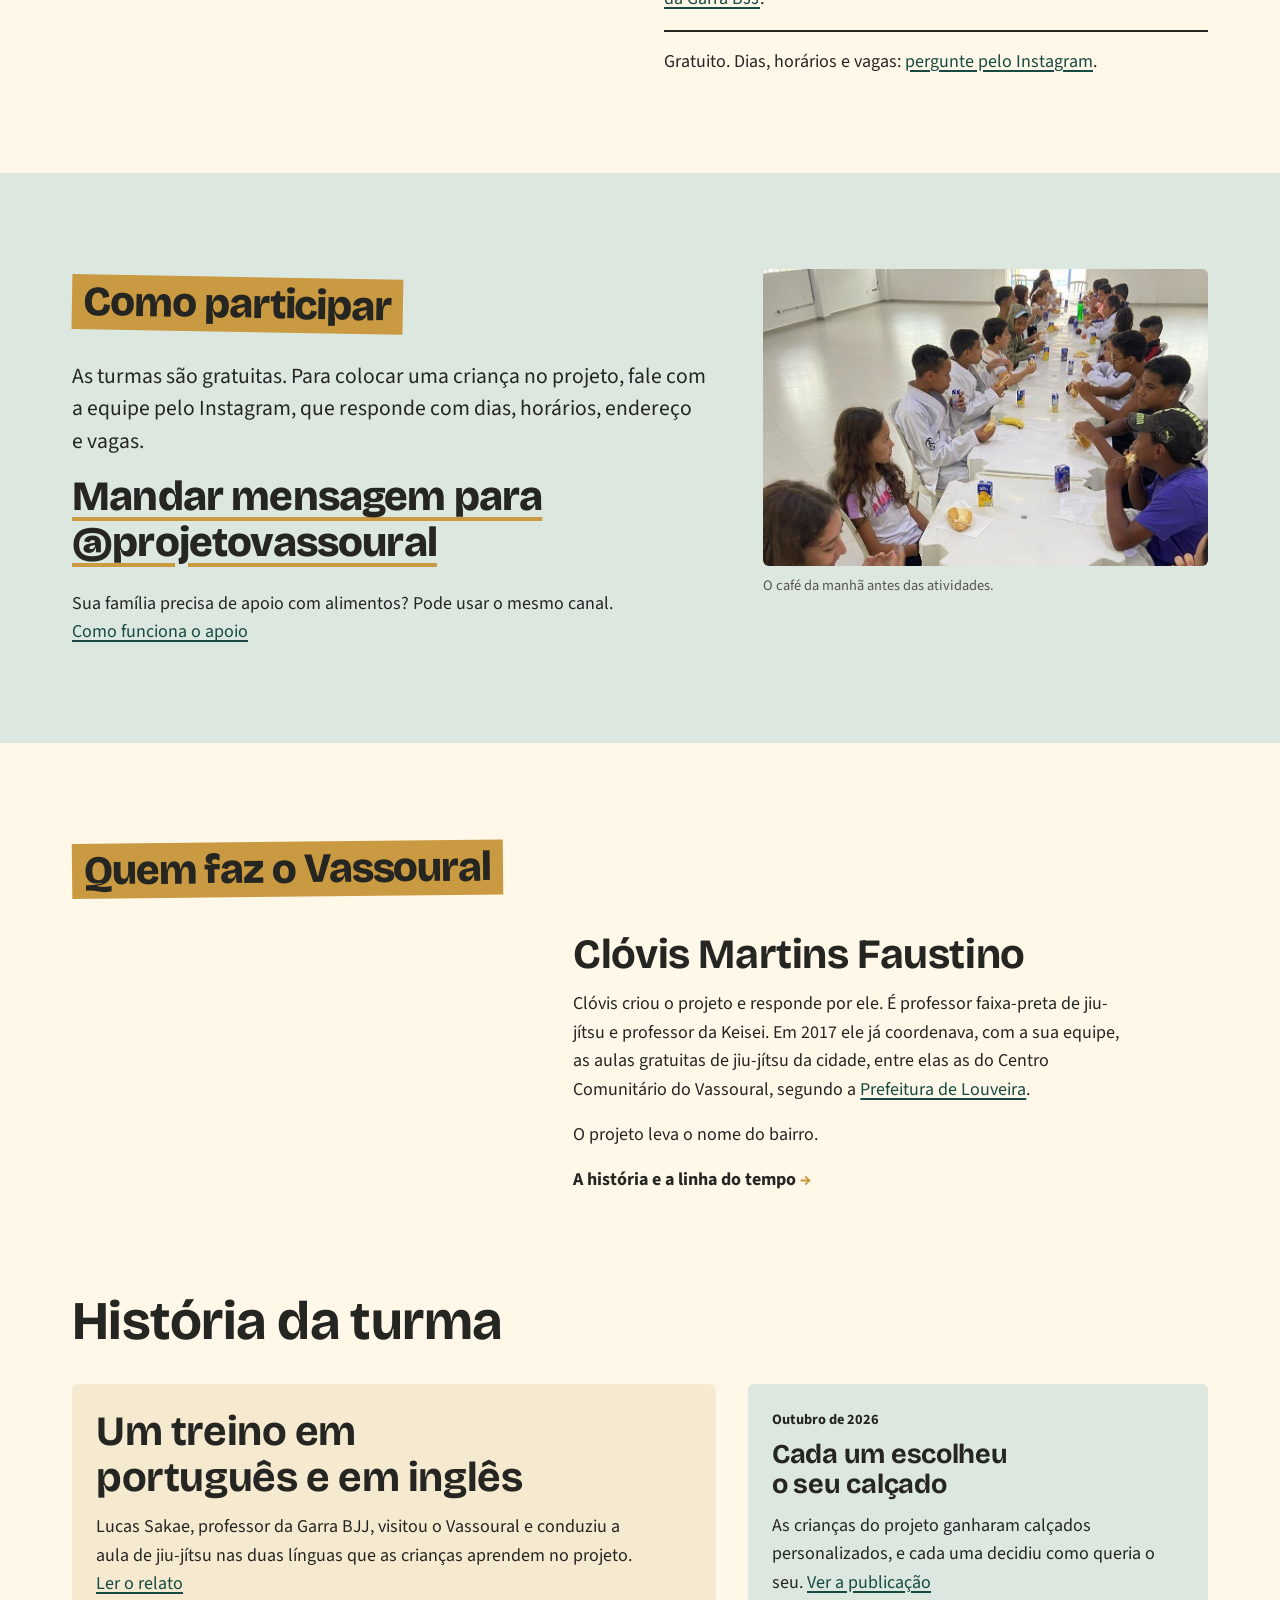
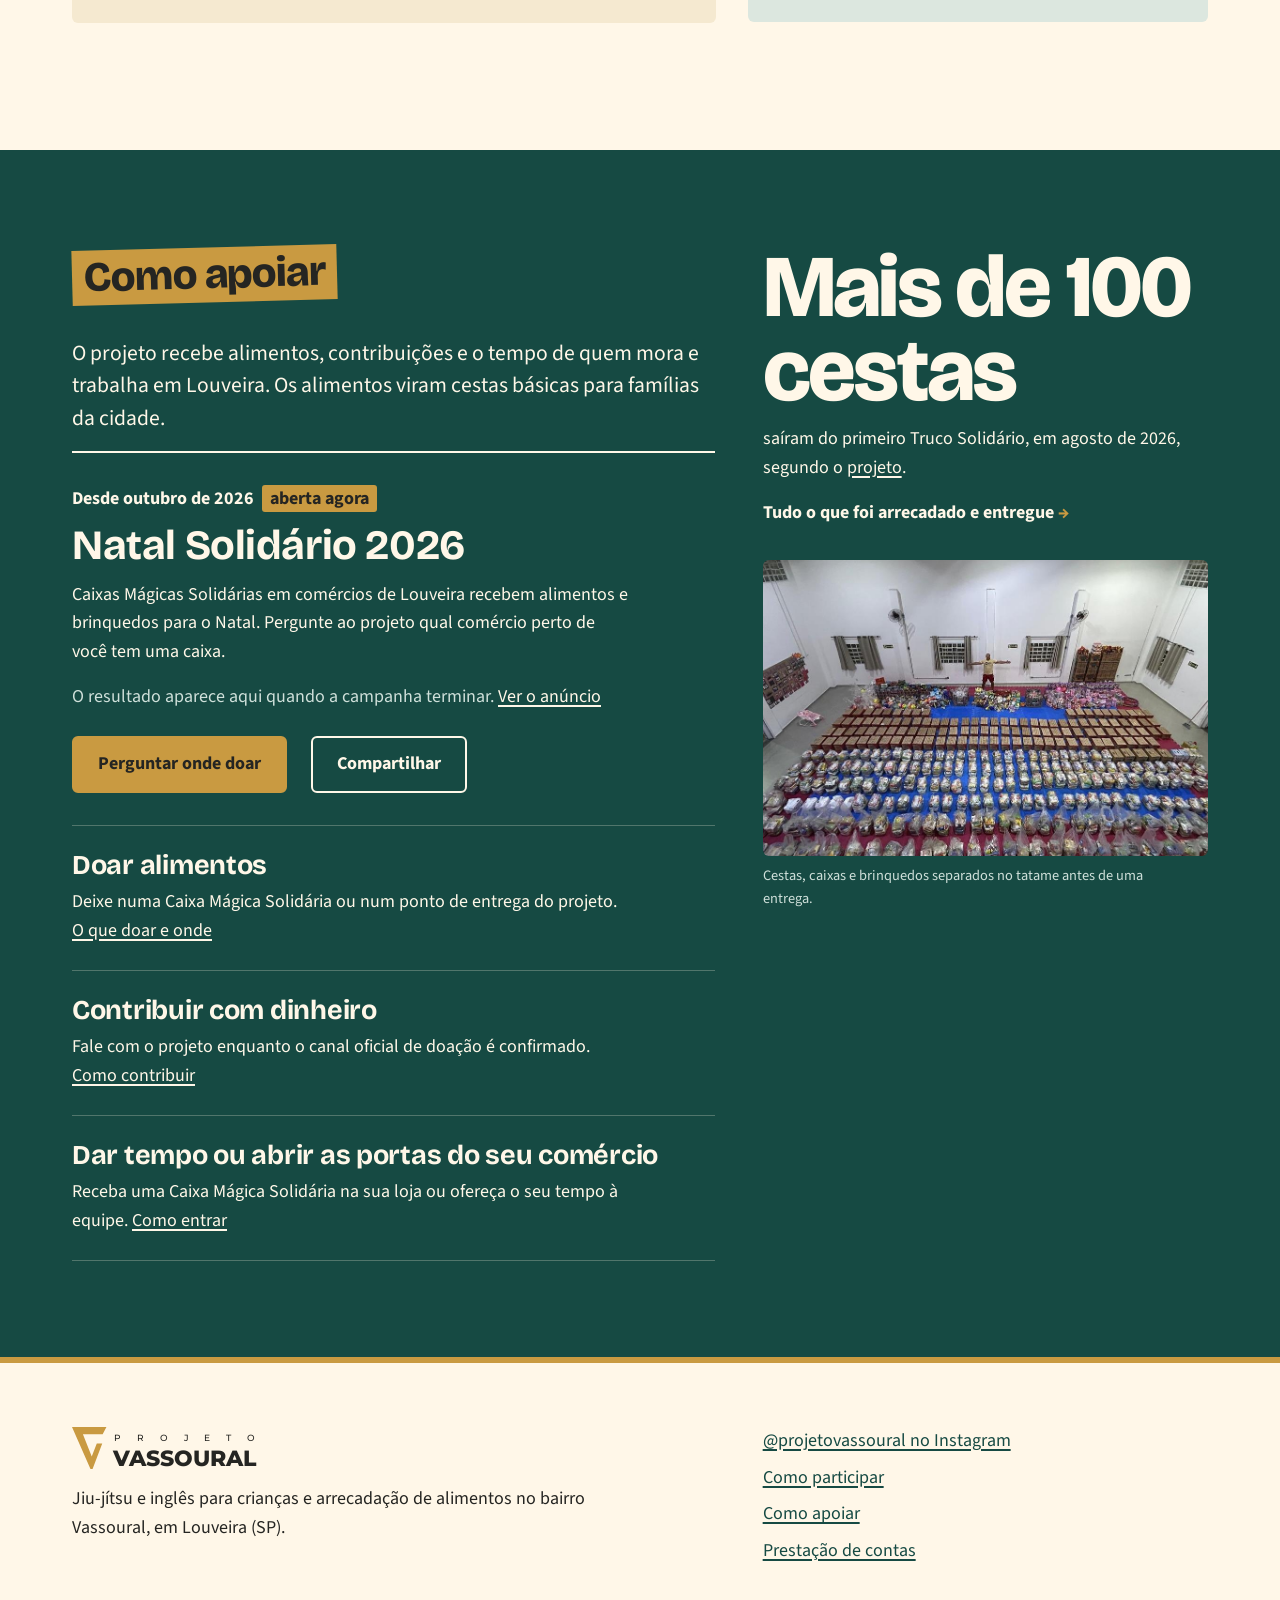
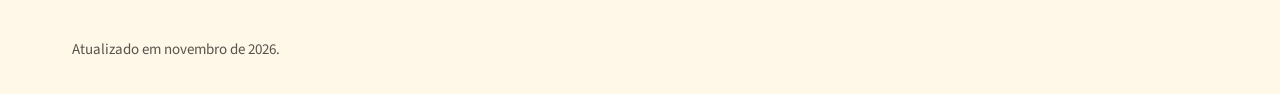
==== commit d330cbbe: "Fotos provisórias do Instagram, lista de fotos e links das fontes" ====
--- a/index.html
+++ b/index.html
@@ -47,8 +47,8 @@
           <a class="link-seta" href="participar.html">Como participar</a>
         </div>
       </div>
-      <figure class="abertura-foto">
-        <div class="foto-vaga" role="img" aria-label="Espaço da foto de abertura" data-pendente="foto horizontal ampla, na altura dos olhos: uma dupla aprendendo um movimento com orientação; autorização dos responsáveis">[Foto de abertura: dupla aprendendo um movimento no tatame]</div>
+      <figure class="abertura-foto" data-foto-nota="Foto 1 · provisória do Instagram">
+        <img src="img/treino-roda.jpg" alt="Professor de quimono conversa com uma fila de crianças de quimono branco no tatame" width="945" height="722" style="object-position:50% 72%">
       </figure>
     </div>
   </section>
@@ -57,13 +57,13 @@
     <h2 id="atividades-titulo" class="titulo-fita"><span class="fita">Atividades</span></h2>
     <div class="atividades">
       <article class="atividade">
-        <figure class="foto"><div class="foto-vaga" role="img" aria-label="Espaço da foto do treino" data-pendente="foto horizontal autorizada de treino em dupla">[Foto: treino em dupla]</div></figure>
+        <figure class="foto" data-foto-nota="Foto 2 · provisória do Instagram"><img src="img/turma-tatame.jpg" alt="Turma de crianças e adolescentes de quimono posa no tatame azul e vermelho com o professor" width="947" height="724" loading="lazy"><figcaption>A turma reunida no tatame.</figcaption></figure>
         <h3>Jiu-jítsu</h3>
         <p>As aulas são com Clóvis Martins Faustino, professor faixa-preta, que criou o projeto e segue no tatame com as crianças.</p>
         <p class="pratico" data-turma="jiu-jitsu"></p>
       </article>
       <article class="atividade">
-        <figure class="foto"><div class="foto-vaga" role="img" aria-label="Espaço da foto da aula de inglês" data-pendente="foto horizontal autorizada de conversa em inglês">[Foto: conversa na aula de inglês]</div></figure>
+        <figure class="foto" data-foto-nota="Foto 3 · provisória do Instagram"><img src="img/aula-ingles.jpg" alt="Crianças escrevem em carteiras numa sala de aula, acompanhadas por uma professora" width="720" height="541" loading="lazy"><figcaption>Atividade em sala de aula no projeto.</figcaption></figure>
         <h3>Inglês</h3>
         <p>As mesmas crianças estudam inglês no projeto, também de graça. Às vezes a língua entra no treino: Lucas Sakae, professor da Garra BJJ, já deu ali uma aula de jiu-jítsu em português e inglês, como conta o <a data-fonte="garra-relato">relato da Garra BJJ</a>.</p>
         <p class="pratico" data-turma="ingles"></p>
@@ -82,7 +82,7 @@
         <p>Sua família precisa de apoio com alimentos? Pode usar o mesmo canal. <a href="participar.html#apoio">Como funciona o apoio</a></p>
       </div>
       <div class="c-5">
-        <figure class="foto"><div class="foto-vaga" role="img" aria-label="Espaço da foto da entrada" data-pendente="foto da entrada ou do espaço, para quem vai chegar pela primeira vez">[Foto: entrada do espaço das aulas]</div></figure>
+        <figure class="foto" data-foto-nota="Foto 4 · provisória do Instagram (falta a da entrada)"><img src="img/cafe-da-manha.jpg" alt="Crianças tomam café da manhã numa mesa comprida, algumas de quimono" width="945" height="722" loading="lazy"><figcaption>O café da manhã antes das atividades.</figcaption></figure>
       </div>
     </div>
   </section>
@@ -90,7 +90,7 @@
   <section class="secao envoltorio" aria-labelledby="quem-titulo">
     <h2 id="quem-titulo" class="titulo-fita giro-leve"><span class="fita">Quem faz o Vassoural</span></h2>
     <div class="pessoa">
-      <figure class="foto"><div class="foto-vaga" role="img" aria-label="Espaço do retrato de Clóvis" data-pendente="retrato de Clóvis no local">[Retrato: Clóvis no tatame do Vassoural]</div></figure>
+      <figure class="foto"><div class="foto-vaga" role="img" aria-label="Espaço do retrato de Clóvis" data-pendente="Foto 5: retrato de Clóvis no local">[Retrato: Clóvis no tatame do Vassoural]</div></figure>
       <div>
         <h3>Clóvis Martins Faustino</h3>
         <p>Clóvis criou o projeto e responde por ele. É professor faixa-preta de jiu-jítsu e professor da Keisei. Em 2017 ele já coordenava, com a sua equipe, as aulas gratuitas de jiu-jítsu da cidade, entre elas as do Centro Comunitário do Vassoural, segundo a <a data-fonte="prefeitura-clovis-2017">Prefeitura de Louveira</a>.</p>
@@ -103,7 +103,7 @@
     <h3 style="font-size:var(--t-3xl);margin:96px 0 32px">História da turma</h3>
     <div class="historias">
       <article class="historia historia--grande">
-        <div class="foto-vaga" role="img" aria-label="Espaço da foto da aula bilíngue" data-pendente="foto autorizada da visita de Lucas Sakae">[Foto: Lucas Sakae com a turma]</div>
+        <div class="foto-vaga" role="img" aria-label="Espaço da foto da aula bilíngue" data-pendente="Foto 6: foto da visita de Lucas Sakae">[Foto: Lucas Sakae com a turma]</div>
         <div class="historia-corpo">
           <p class="historia-data" data-pendente="data da visita">[Data]</p>
           <h3>Um treino em português e em inglês</h3>
@@ -144,7 +144,7 @@
         <p>saíram do primeiro Truco Solidário, em agosto de 2026, segundo o <a data-fonte="truco-2026">projeto</a>.</p>
         <p data-pendente="como o torneio virou arrecadação e quem recebeu as cestas">[Como o torneio virou arrecadação e para quem foram as cestas]</p>
         <p><a class="link-seta" href="resultados.html">Tudo o que foi arrecadado e entregue</a></p>
-        <figure class="foto" style="margin-top:32px"><div class="foto-vaga" role="img" aria-label="Espaço da foto de bastidores" data-pendente="foto de bastidores: montagem das cestas ou o torneio, com legenda">[Foto: montagem das cestas]</div></figure>
+        <figure class="foto" style="margin-top:32px" data-foto-nota="Foto 7 · provisória do Instagram"><img src="img/cestas-natal.jpg" alt="Cestas de alimentos, caixas e brinquedos enfileirados no tatame, vistos de cima" width="947" height="724" loading="lazy"><figcaption>Cestas, caixas e brinquedos separados no tatame antes de uma entrega.</figcaption></figure>
       </div>
     </div>
   </section>
--- a/css/site.css
+++ b/css/site.css
@@ -192,6 +192,26 @@
 .foto { margin: 0; }
 .foto img { width: 100%; aspect-ratio: 3 / 2; object-fit: cover; border-radius: var(--raio); }
 .foto figcaption { font-size: var(--t-s); color: var(--carvao-suave); margin-top: var(--e-2); max-width: 56ch; }
+.faixa-petroleo .foto figcaption { color: #cfe0da; }
+/* Na prévia, cada foto mostra o número que ela tem na lista de fotos.html */
+[data-foto-nota] { position: relative; }
+html.previa [data-foto-nota]::before {
+  content: attr(data-foto-nota);
+  position: absolute; z-index: 4; top: 8px; left: 8px; max-width: calc(100% - 16px);
+  font: 600 0.75rem/1.3 ui-monospace, monospace;
+  color: var(--pendente); background: var(--pendente-fundo);
+  padding: 2px 6px; border-radius: 3px;
+}
+html.previa .abertura-foto[data-foto-nota]::before { left: 24%; max-width: 72%; }
+.lista-fotos { list-style: none; padding: 0; margin: 0; counter-reset: none; }
+.lista-fotos li { display: grid; gap: var(--e-4); padding: var(--e-5) 0; border-bottom: 1px solid var(--linha); }
+.lista-fotos h2 { font-size: var(--t-xl); margin-bottom: var(--e-2); }
+.lista-fotos p { margin: 0 0 var(--e-2); }
+.lista-fotos .situacao { font-weight: 700; }
+.lista-fotos img, .lista-fotos .sem-foto { width: 100%; aspect-ratio: 3 / 2; object-fit: cover; border-radius: var(--raio); }
+.lista-fotos .sem-foto { display: grid; place-items: center; text-align: center; padding: var(--e-3); background: var(--papel-2); border: 1px dashed var(--carvao-suave); color: var(--carvao-suave); font-size: var(--t-s); }
+@media (min-width: 700px) { .lista-fotos li { grid-template-columns: 220px 1fr; align-items: start; } }
+.abertura-foto img { display: block; }
 .foto-vaga {
   position: relative;
   aspect-ratio: 3 / 2;
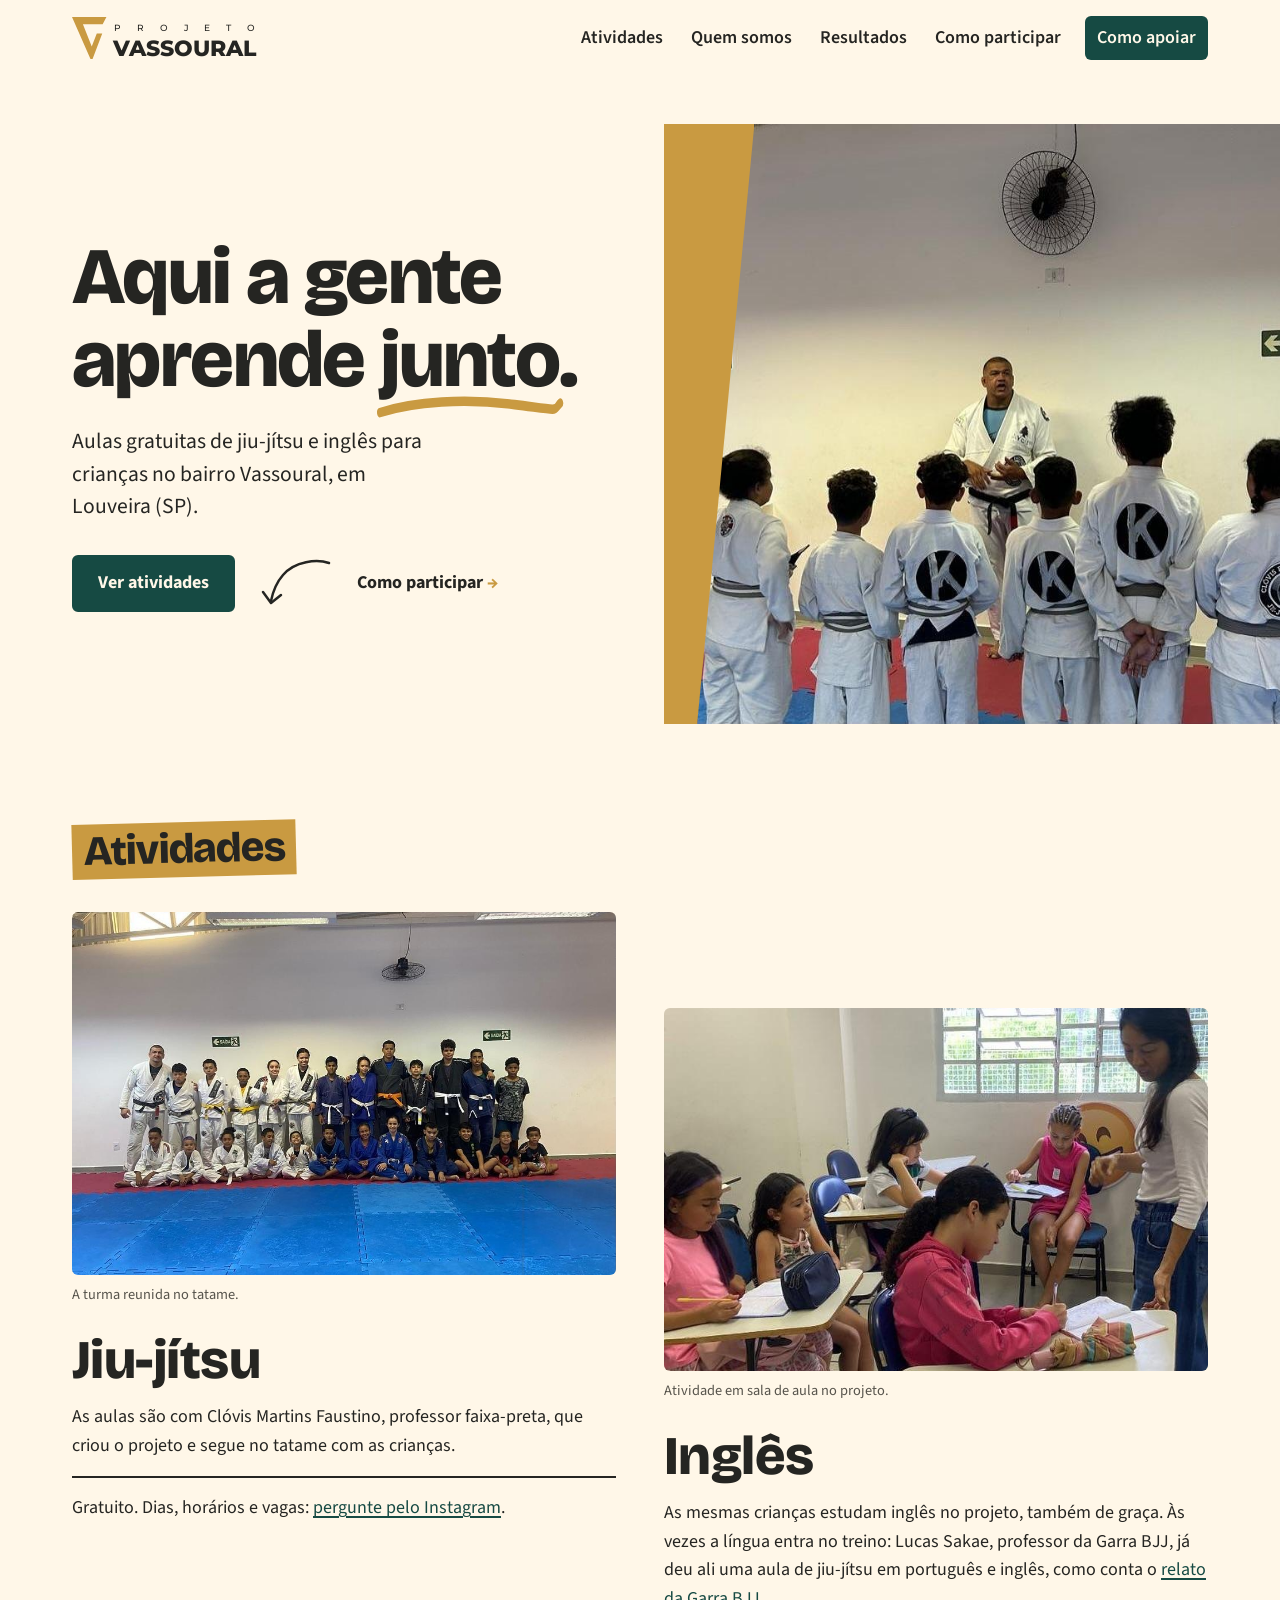
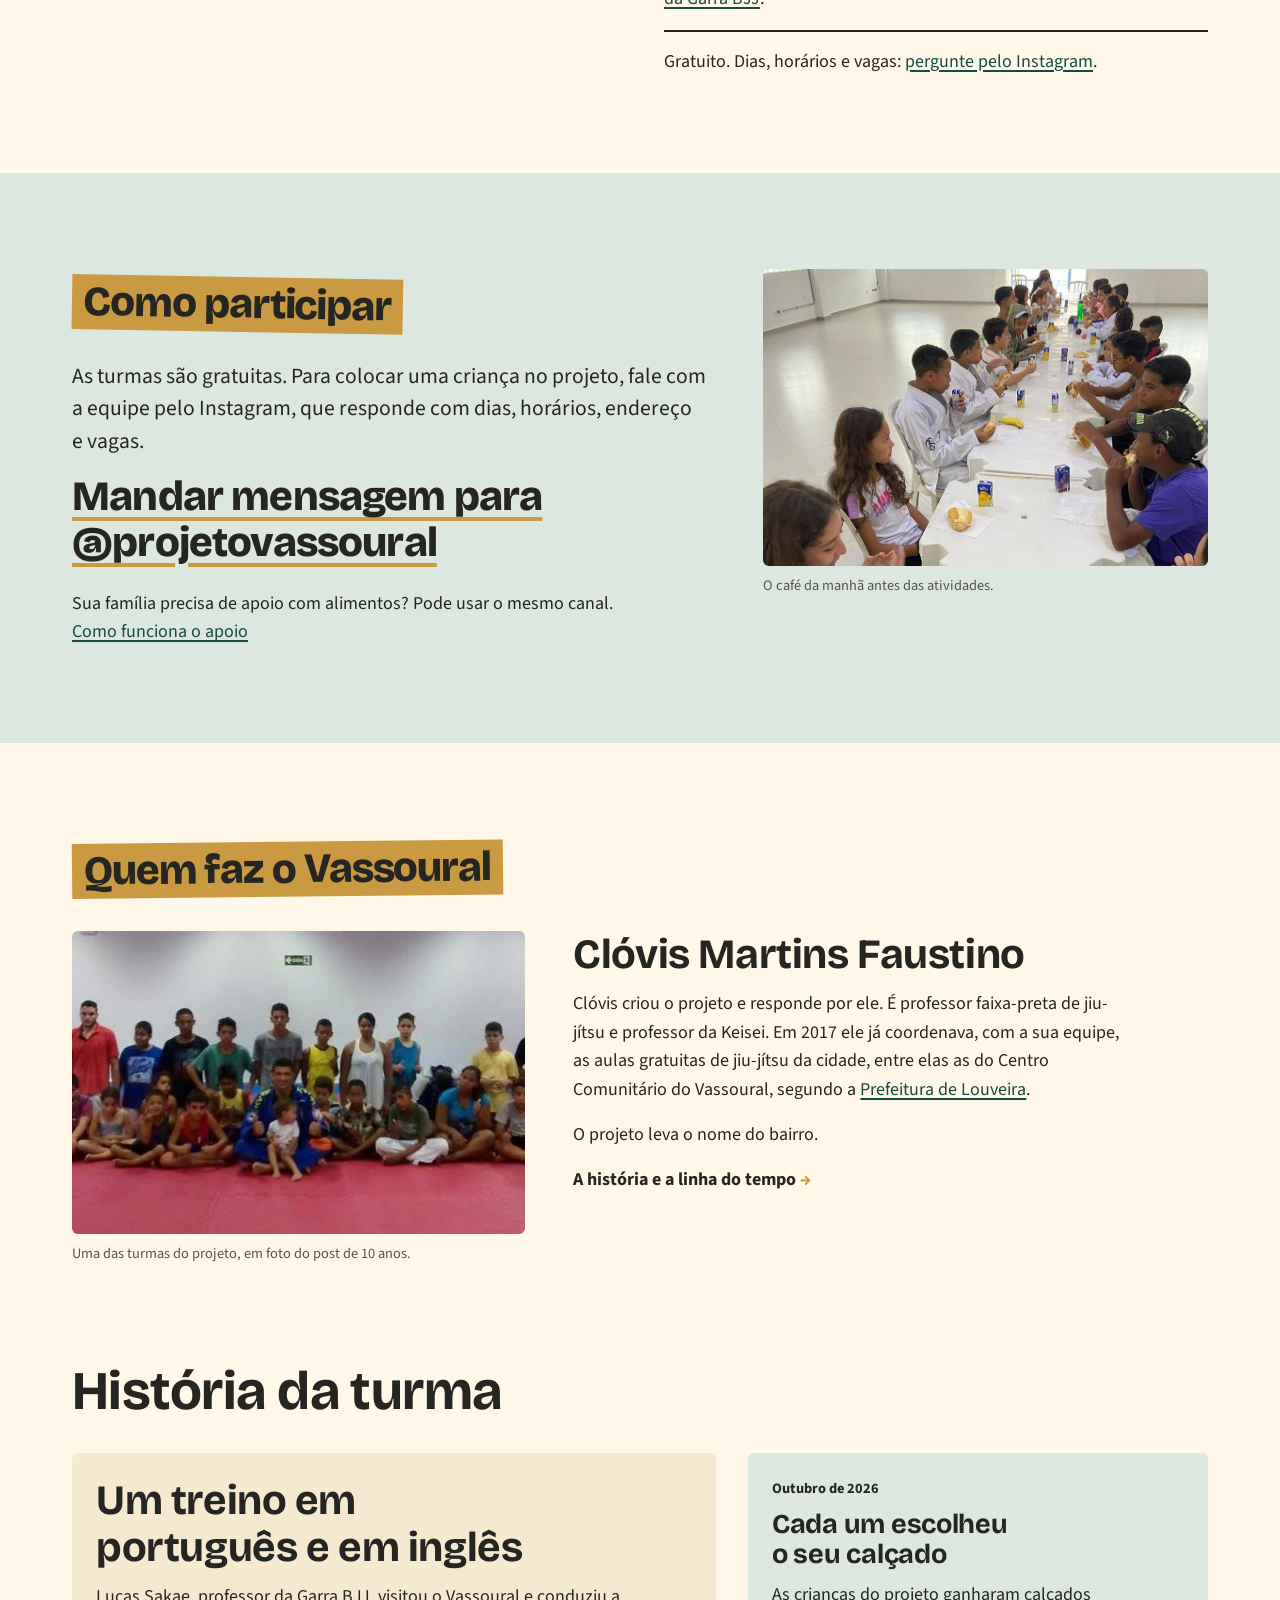
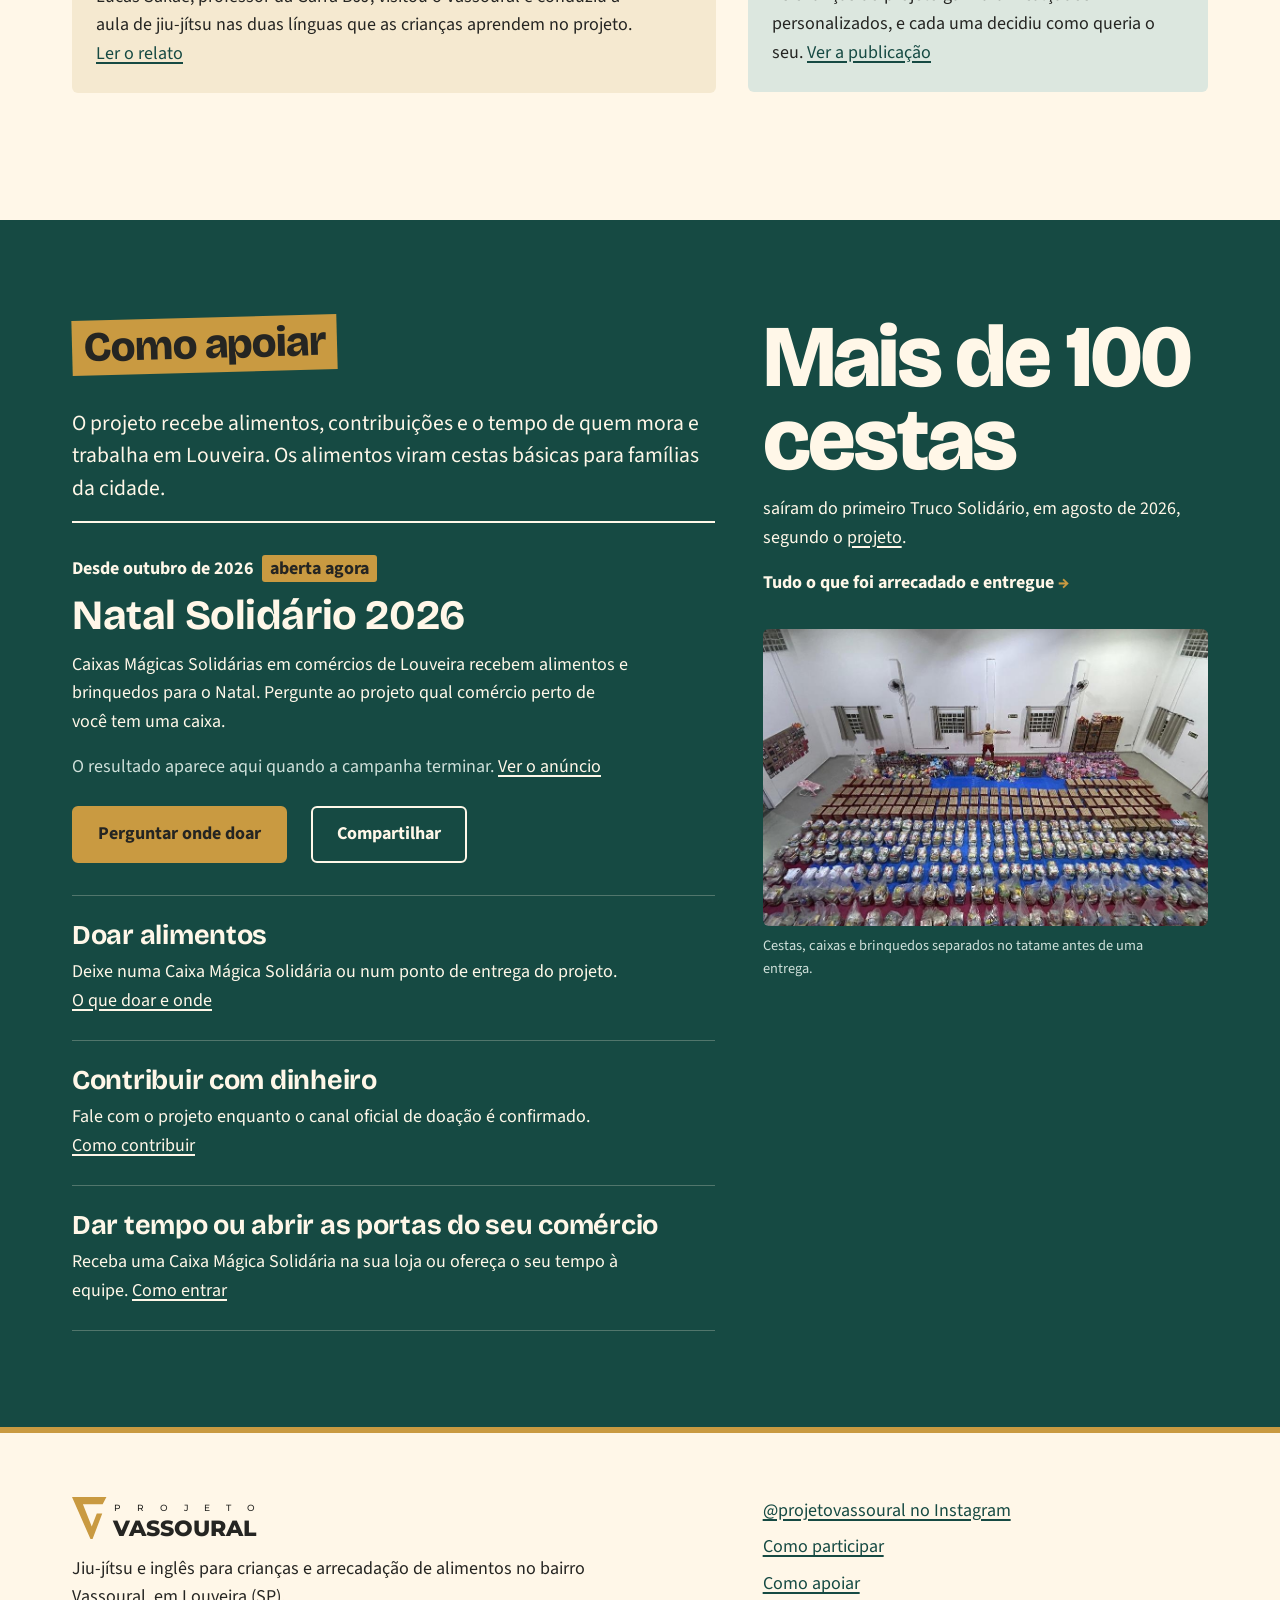
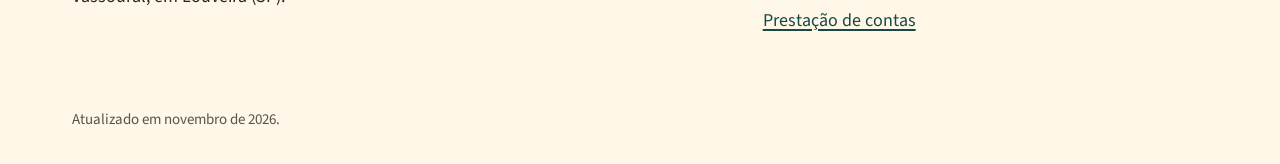
==== commit 9b32e8a9: "Fotos provisórias em Quem somos e Como participar" ====
--- a/index.html
+++ b/index.html
@@ -90,7 +90,7 @@
   <section class="secao envoltorio" aria-labelledby="quem-titulo">
     <h2 id="quem-titulo" class="titulo-fita giro-leve"><span class="fita">Quem faz o Vassoural</span></h2>
     <div class="pessoa">
-      <figure class="foto"><div class="foto-vaga" role="img" aria-label="Espaço do retrato de Clóvis" data-pendente="Foto 5: retrato de Clóvis no local">[Retrato: Clóvis no tatame do Vassoural]</div></figure>
+      <figure class="foto" data-foto-nota="Foto 5 · provisória do Instagram (falta o retrato de Clóvis)"><img src="img/turma-inicio.jpg" alt="Grupo de crianças e adolescentes posa no tatame vermelho com um professor de quimono azul" width="785" height="523" loading="lazy"><figcaption>Uma das turmas do projeto, em foto do post de 10 anos.</figcaption></figure>
       <div>
         <h3>Clóvis Martins Faustino</h3>
         <p>Clóvis criou o projeto e responde por ele. É professor faixa-preta de jiu-jítsu e professor da Keisei. Em 2017 ele já coordenava, com a sua equipe, as aulas gratuitas de jiu-jítsu da cidade, entre elas as do Centro Comunitário do Vassoural, segundo a <a data-fonte="prefeitura-clovis-2017">Prefeitura de Louveira</a>.</p>
